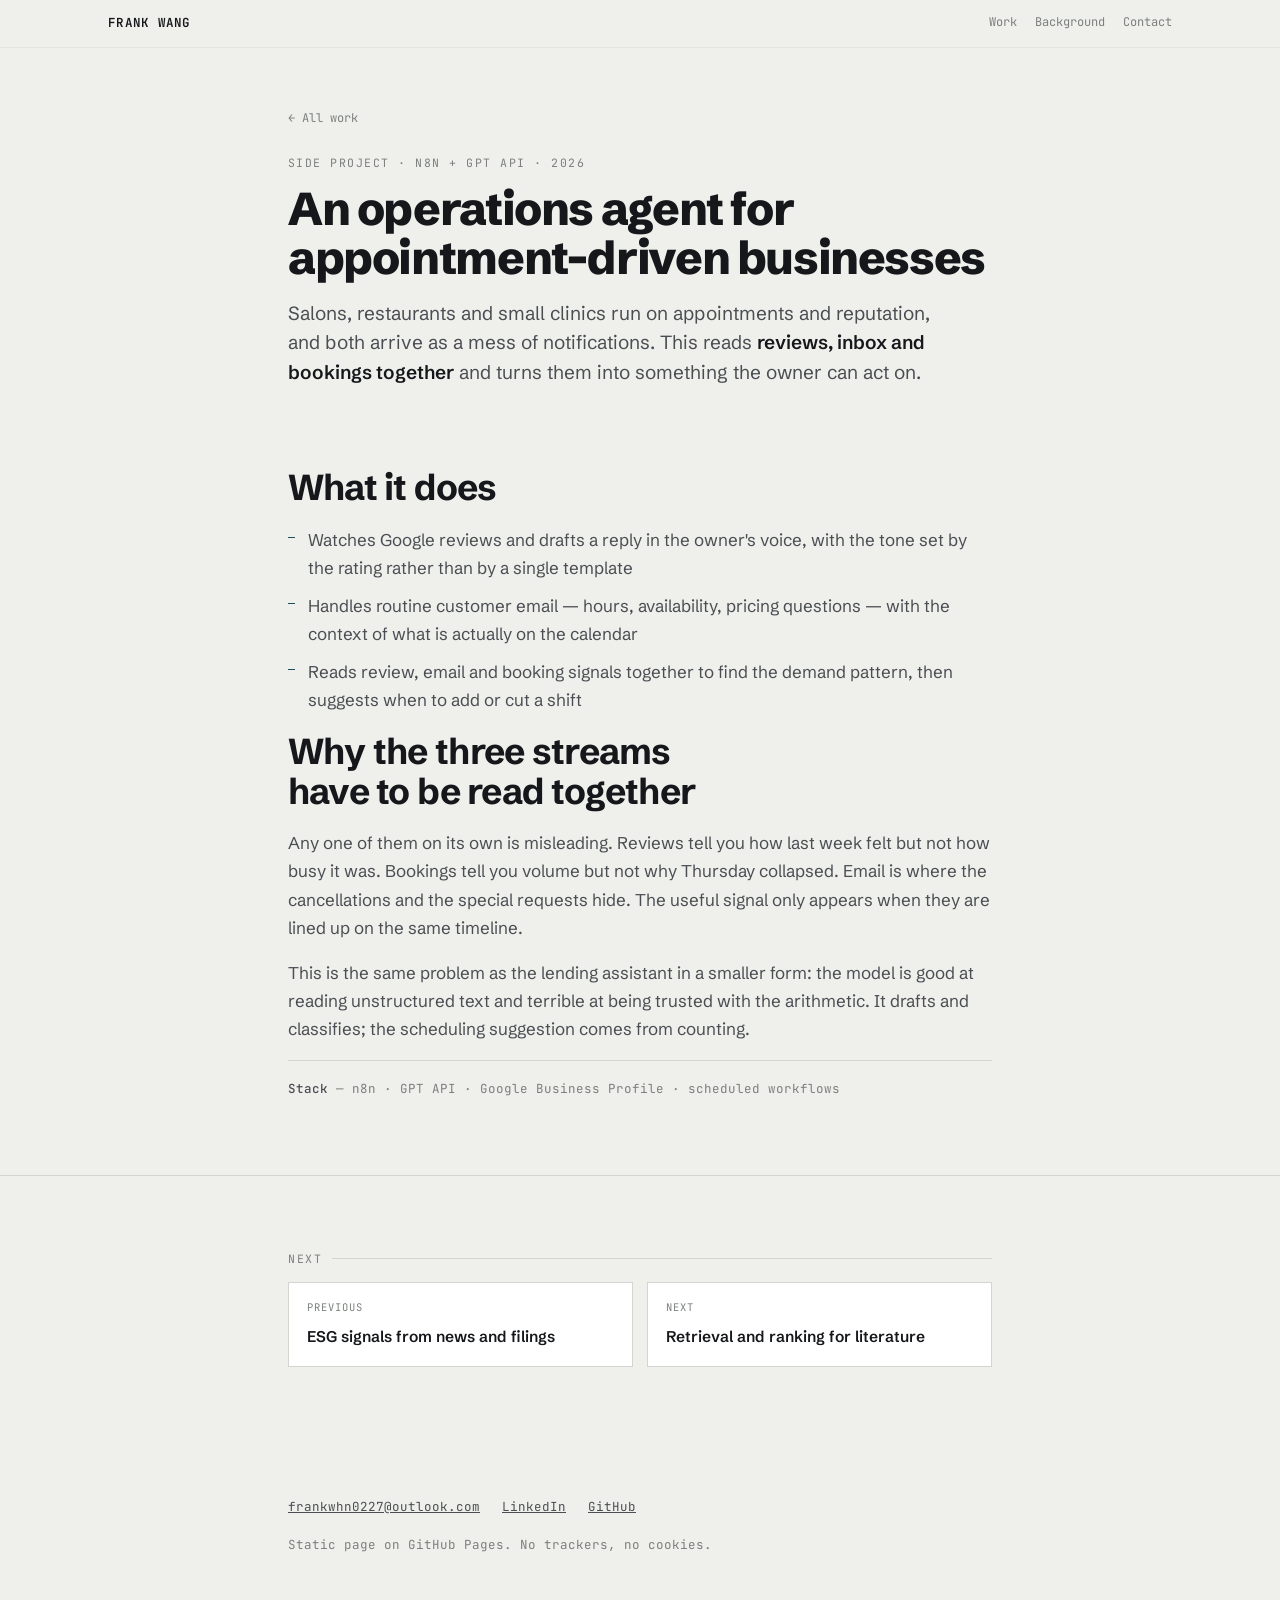
==== projects/agent.html @ e7f3463d "Rebuild as a portfolio: full-bleed hero, project grid, detail pages The photo now fills the hero wit" ====
<!doctype html>
<html lang="en">
<head>
<meta charset="utf-8">
<meta name="viewport" content="width=device-width,initial-scale=1">
<title>Operations agent for local businesses — Frank Wang</title>
<meta name="description" content="An n8n and GPT API agent that reads reviews, email and bookings together and turns them into replies and staffing suggestions.">
<link rel="preconnect" href="https://fonts.googleapis.com">
<link rel="preconnect" href="https://fonts.gstatic.com" crossorigin>
<link rel="stylesheet" href="https://fonts.googleapis.com/css2?family=Schibsted+Grotesk:wght@400;500;600;700;800&family=JetBrains+Mono:wght@400;500;600&display=swap">
<link rel="stylesheet" href="../assets/site.css">
<link rel="icon" href="data:image/svg+xml,<svg xmlns='http://www.w3.org/2000/svg' viewBox='0 0 32 32'><rect width='32' height='32' fill='%231E4D5C'/><text x='16' y='23' font-family='monospace' font-size='19' font-weight='700' fill='%23EFEFEC' text-anchor='middle'>F</text></svg>">
</head>
<body>

<nav><div class="in">
  <a class="me" href="../index.html">FRANK WANG</a>
  <span class="lk">
    <a href="../index.html#work">Work</a>
    <a href="../index.html#background" class="opt">Background</a>
    <a href="mailto:frankwhn0227@outlook.com">Contact</a>
  </span>
</div></nav>

<div class="phead"><div class="col">
  <a class="back" href="../index.html#work"><span>&larr;</span> All work</a>
  <div class="tag">Side project &middot; n8n + GPT API &middot; 2026</div>
  <h1>An operations agent for appointment-driven businesses</h1>
  <p class="lede">Salons, restaurants and small clinics run on appointments and reputation, and both arrive as a mess of notifications. This reads <b>reviews, inbox and bookings together</b> and turns them into something the owner can act on.</p>
</div></div>

<section><div class="col">
  <h2>What it does</h2>
  <ul class="clean">
    <li>Watches Google reviews and drafts a reply in the owner's voice, with the tone set by the rating rather than by a single template</li>
    <li>Handles routine customer email &mdash; hours, availability, pricing questions &mdash; with the context of what is actually on the calendar</li>
    <li>Reads review, email and booking signals together to find the demand pattern, then suggests when to add or cut a shift</li>
  </ul>

  <h2>Why the three streams have to be read together</h2>
  <p>Any one of them on its own is misleading. Reviews tell you how last week felt but not how busy it was. Bookings tell you volume but not why Thursday collapsed. Email is where the cancellations and the special requests hide. The useful signal only appears when they are lined up on the same timeline.</p>
  <p>This is the same problem as the lending assistant in a smaller form: the model is good at reading unstructured text and terrible at being trusted with the arithmetic. It drafts and classifies; the scheduling suggestion comes from counting.</p>
  <div class="stack"><b>Stack</b> &mdash; n8n &middot; GPT API &middot; Google Business Profile &middot; scheduled workflows</div>
</div></section>

<section><div class="col">
  <div class="sk">Next</div>
  <div class="nextprev">
    <a href="esg.html"><span class="l">Previous</span><span class="t">ESG signals from news and filings</span></a>
    <a href="ranking.html"><span class="l">Next</span><span class="t">Retrieval and ranking for literature</span></a>
  </div>
</div></section>

<footer><div class="col">
  <div class="row">
    <a href="mailto:frankwhn0227@outlook.com">frankwhn0227@outlook.com</a>
    <a href="https://www.linkedin.com/in/frank-haonian-wang-465636354" target="_blank" rel="noopener">LinkedIn</a>
    <a href="https://github.com/Frankkk-Wang" target="_blank" rel="noopener">GitHub</a>
  </div>
  <div>Static page on GitHub Pages. No trackers, no cookies.</div>
</div></footer>

</body>
</html>
---- assets/site.css ----
/* Frank Wang — shared styles
   Two colours carry meaning throughout the site:
     --det  petrol   steps decided in code
     --pro  brass    steps decided by the model                        */

:root{
  --ground:#EFEFEC; --surface:#F7F7F5; --sunk:#E4E4DF;
  --ink:#15171B; --ink-2:#4A4E52; --ink-3:#7C807C;
  --rule:#D5D5CF; --rule-soft:#E4E4DE;
  --det:#1E4D5C; --det-w:#1E4D5C14;
  --pro:#A8701C; --pro-w:#A8701C14;
  --card:#FFFFFF;
  --sans:"Schibsted Grotesk",system-ui,-apple-system,"Segoe UI",sans-serif;
  --mono:"JetBrains Mono",ui-monospace,SFMono-Regular,Menlo,monospace;
  --col:760px; --wide:1120px;
}
@media (prefers-color-scheme:dark){:root:not([data-theme="light"]){
  --ground:#121417; --surface:#1A1D21; --sunk:#0D0F11;
  --ink:#E9EAE6; --ink-2:#AFB4B2; --ink-3:#818682;
  --rule:#2B2F33; --rule-soft:#22262A;
  --det:#6FB6C6; --det-w:#6FB6C61F;
  --pro:#D9A548; --pro-w:#D9A5481F;
  --card:#1A1D21;
}}
:root[data-theme="dark"]{
  --ground:#121417; --surface:#1A1D21; --sunk:#0D0F11;
  --ink:#E9EAE6; --ink-2:#AFB4B2; --ink-3:#818682;
  --rule:#2B2F33; --rule-soft:#22262A;
  --det:#6FB6C6; --det-w:#6FB6C61F;
  --pro:#D9A548; --pro-w:#D9A5481F;
  --card:#1A1D21;
}

*{box-sizing:border-box}
html{scroll-behavior:smooth}
@media (prefers-reduced-motion:reduce){html{scroll-behavior:auto}*{animation:none!important;transition:none!important}}
body{margin:0;background:var(--ground);color:var(--ink);font-family:var(--sans);
  font-size:17px;line-height:1.65;-webkit-font-smoothing:antialiased}
img{max-width:100%}
a{color:inherit}
a:focus-visible,button:focus-visible{outline:2px solid var(--det);outline-offset:3px;border-radius:2px}
.col{max-width:var(--col);margin:0 auto;padding:0 28px}
.wide{max-width:var(--wide);margin:0 auto;padding:0 28px}

/* ── nav ─────────────────────────────────────────── */
nav{position:sticky;top:0;z-index:30;background:color-mix(in srgb,var(--ground) 90%,transparent);
  backdrop-filter:blur(10px);border-bottom:1px solid var(--rule-soft)}
nav .in{max-width:var(--wide);margin:0 auto;padding:13px 28px;display:flex;align-items:center;gap:22px}
nav .me{font-family:var(--mono);font-size:12.5px;font-weight:600;letter-spacing:.02em;text-decoration:none}
nav .lk{margin-left:auto;display:flex;gap:18px}
nav .lk a{font-family:var(--mono);font-size:12px;color:var(--ink-3);text-decoration:none}
nav .lk a:hover{color:var(--ink)}
@media(max-width:600px){nav .lk a.opt{display:none}}

/* ── hero: full photo, text over it ──────────────── */
.hero{position:relative;min-height:min(84vh,760px);display:flex;align-items:flex-end;
  overflow:hidden;background:var(--sunk)}
.hero picture,.hero>img{position:absolute;inset:0;width:100%;height:100%;object-fit:cover;
  object-position:58% 62%}
.hero picture img{width:100%;height:100%;object-fit:cover;object-position:58% 62%}
.hero::after{content:"";position:absolute;inset:0;pointer-events:none;
  background:linear-gradient(105deg,rgba(8,14,16,.86) 0%,rgba(8,14,16,.70) 34%,rgba(8,14,16,.22) 62%,rgba(8,14,16,.05) 100%)}
@media(max-width:780px){
  .hero{align-items:flex-end;min-height:min(92vh,720px)}
  .hero::after{background:linear-gradient(180deg,rgba(8,14,16,.30) 0%,rgba(8,14,16,.55) 42%,rgba(8,14,16,.92) 100%)}
}
.hero .in{position:relative;z-index:2;max-width:var(--wide);margin:0 auto;width:100%;
  padding:0 28px 74px}
.hero .kick{font-family:var(--mono);font-size:12px;letter-spacing:.15em;text-transform:uppercase;
  color:rgba(255,255,255,.72);margin-bottom:18px}
.hero h1{font-size:clamp(36px,6.2vw,64px);line-height:1.02;letter-spacing:-.034em;font-weight:800;
  margin:0 0 12px;color:#fff;text-wrap:balance;max-width:14ch}
.hero .role{font-size:clamp(17px,2.3vw,23px);line-height:1.38;color:rgba(255,255,255,.92);
  font-weight:500;margin:0 0 26px;max-width:24ch;text-wrap:balance}
.hero .meta{display:flex;flex-wrap:wrap;gap:8px 9px}
.hero .meta a,.hero .meta span{font-family:var(--mono);font-size:12.5px;padding:7px 13px;border-radius:100px;
  text-decoration:none;color:rgba(255,255,255,.9);border:1px solid rgba(255,255,255,.32);
  background:rgba(255,255,255,.07);backdrop-filter:blur(4px)}
.hero .meta a:hover{background:rgba(255,255,255,.17);border-color:rgba(255,255,255,.6)}
.hero .meta span{border-style:dashed;color:rgba(255,255,255,.62)}
.hero .credit{position:absolute;right:28px;bottom:14px;z-index:2;font-family:var(--mono);
  font-size:10.5px;color:rgba(255,255,255,.45)}

/* ── section furniture ───────────────────────────── */
section{padding:74px 0;border-bottom:1px solid var(--rule)}
section:last-of-type{border-bottom:0}
.sk{font-family:var(--mono);font-size:11.5px;letter-spacing:.14em;text-transform:uppercase;
  color:var(--ink-3);margin-bottom:14px;display:flex;align-items:center;gap:10px}
.sk::after{content:"";flex:1;height:1px;background:var(--rule)}
h2{font-size:clamp(26px,3.6vw,36px);line-height:1.12;letter-spacing:-.022em;font-weight:700;
  margin:0 0 18px;text-wrap:balance}
h3{font-size:19px;line-height:1.3;letter-spacing:-.012em;font-weight:600;margin:0 0 8px}
p{margin:0 0 17px;color:var(--ink-2)}
p b,li b{color:var(--ink);font-weight:600}
.big{font-size:19px;color:var(--ink)}

/* ── project grid ────────────────────────────────── */
.grid{display:grid;grid-template-columns:repeat(auto-fit,minmax(304px,1fr));gap:22px;margin-top:6px}
.proj{display:flex;flex-direction:column;border:1px solid var(--rule);background:var(--card);
  text-decoration:none;color:inherit;overflow:hidden;
  transition:border-color .16s ease, transform .16s ease}
.proj:hover{border-color:var(--ink);transform:translateY(-2px)}
.proj:hover .go{color:var(--ink)}
.proj:hover .go .arrow{transform:translateX(3px)}
.proj .cover{display:block;width:100%;aspect-ratio:16/9;background:var(--sunk);border-bottom:1px solid var(--rule)}
.proj .cover svg{display:block;width:100%;height:100%}
.proj .body{padding:20px 21px 18px;display:flex;flex-direction:column;flex:1}
.proj .tag{font-family:var(--mono);font-size:10.5px;letter-spacing:.09em;text-transform:uppercase;
  color:var(--ink-3);margin-bottom:9px}
.proj h3{margin-bottom:9px}
.proj p{font-size:15px;line-height:1.55;margin:0 0 16px;color:var(--ink-2)}
.proj .foot{margin-top:auto;display:flex;align-items:center;justify-content:space-between;gap:12px}
.proj .stat{font-family:var(--mono);font-size:11.5px;color:var(--det);font-weight:500}
.proj .go{font-family:var(--mono);font-size:11.5px;color:var(--ink-3);display:inline-flex;
  align-items:center;gap:6px;transition:color .16s ease}
.proj .go .arrow{display:inline-block;transition:transform .16s ease}

/* ── detail pages ────────────────────────────────── */
.back{font-family:var(--mono);font-size:12px;color:var(--ink-3);text-decoration:none;
  display:inline-flex;gap:7px;align-items:center;margin-bottom:26px}
.back:hover{color:var(--ink)}
.phead{padding:54px 0 0}
.phead .tag{font-family:var(--mono);font-size:11.5px;letter-spacing:.13em;text-transform:uppercase;
  color:var(--ink-3);margin-bottom:12px}
.phead h1{font-size:clamp(30px,4.6vw,46px);line-height:1.06;letter-spacing:-.03em;font-weight:800;
  margin:0 0 16px;text-wrap:balance}
.phead .lede{font-size:19px;line-height:1.55;color:var(--ink-2);margin:0 0 6px;max-width:34em}
.phead .lede b{color:var(--ink)}

.stats{display:grid;grid-template-columns:repeat(auto-fit,minmax(128px,1fr));gap:1px;
  background:var(--rule);border:1px solid var(--rule);margin:34px 0}
.stats div{background:var(--ground);padding:16px 18px}
.stats b{display:block;font-size:26px;font-weight:700;letter-spacing:-.025em;line-height:1.15;
  font-variant-numeric:tabular-nums}
.stats span{font-family:var(--mono);font-size:11px;color:var(--ink-3);display:block;margin-top:3px}

.legend{display:flex;flex-wrap:wrap;gap:10px 20px;margin:0 0 24px;font-family:var(--mono);font-size:12.5px}
.legend i{display:inline-flex;align-items:center;gap:8px;font-style:normal;color:var(--ink-2)}
.legend i::before{content:"";width:11px;height:11px;border-radius:2px;flex:none}
.legend .d::before{background:var(--det)}
.legend .p::before{background:var(--pro)}

.figure{margin:34px 0 10px}
.figure svg{width:100%;height:auto;display:block}
figcaption{font-family:var(--mono);font-size:12px;color:var(--ink-3);margin-top:14px;line-height:1.6}

ul.clean{list-style:none;padding:0;margin:0 0 17px}
ul.clean li{position:relative;padding-left:20px;margin-bottom:10px;color:var(--ink-2)}
ul.clean li::before{content:"";position:absolute;left:0;top:11px;width:7px;height:1.5px;background:var(--det)}
.aside{border-left:2px solid var(--pro);background:var(--pro-w);padding:17px 21px;margin:28px 0;
  font-size:16px;color:var(--ink-2)}
.aside b{color:var(--ink)}
.stack{font-family:var(--mono);font-size:12.5px;color:var(--ink-3);border-top:1px solid var(--rule);
  padding-top:16px;margin-top:8px;line-height:1.9}
.stack b{color:var(--ink-2);font-weight:500}

.nextprev{display:flex;flex-wrap:wrap;gap:14px;margin-top:10px}
.nextprev a{flex:1;min-width:210px;border:1px solid var(--rule);background:var(--card);padding:16px 18px;
  text-decoration:none;transition:border-color .16s ease}
.nextprev a:hover{border-color:var(--ink)}
.nextprev .l{font-family:var(--mono);font-size:10.5px;letter-spacing:.09em;text-transform:uppercase;
  color:var(--ink-3);display:block;margin-bottom:5px}
.nextprev .t{font-weight:600;font-size:15.5px}

/* ── footer ──────────────────────────────────────── */
footer{padding:54px 0 74px;font-family:var(--mono);font-size:12.5px;color:var(--ink-3);line-height:1.9}
footer a{color:var(--ink-2)}
footer .row{display:flex;flex-wrap:wrap;gap:8px 22px;margin-bottom:14px}
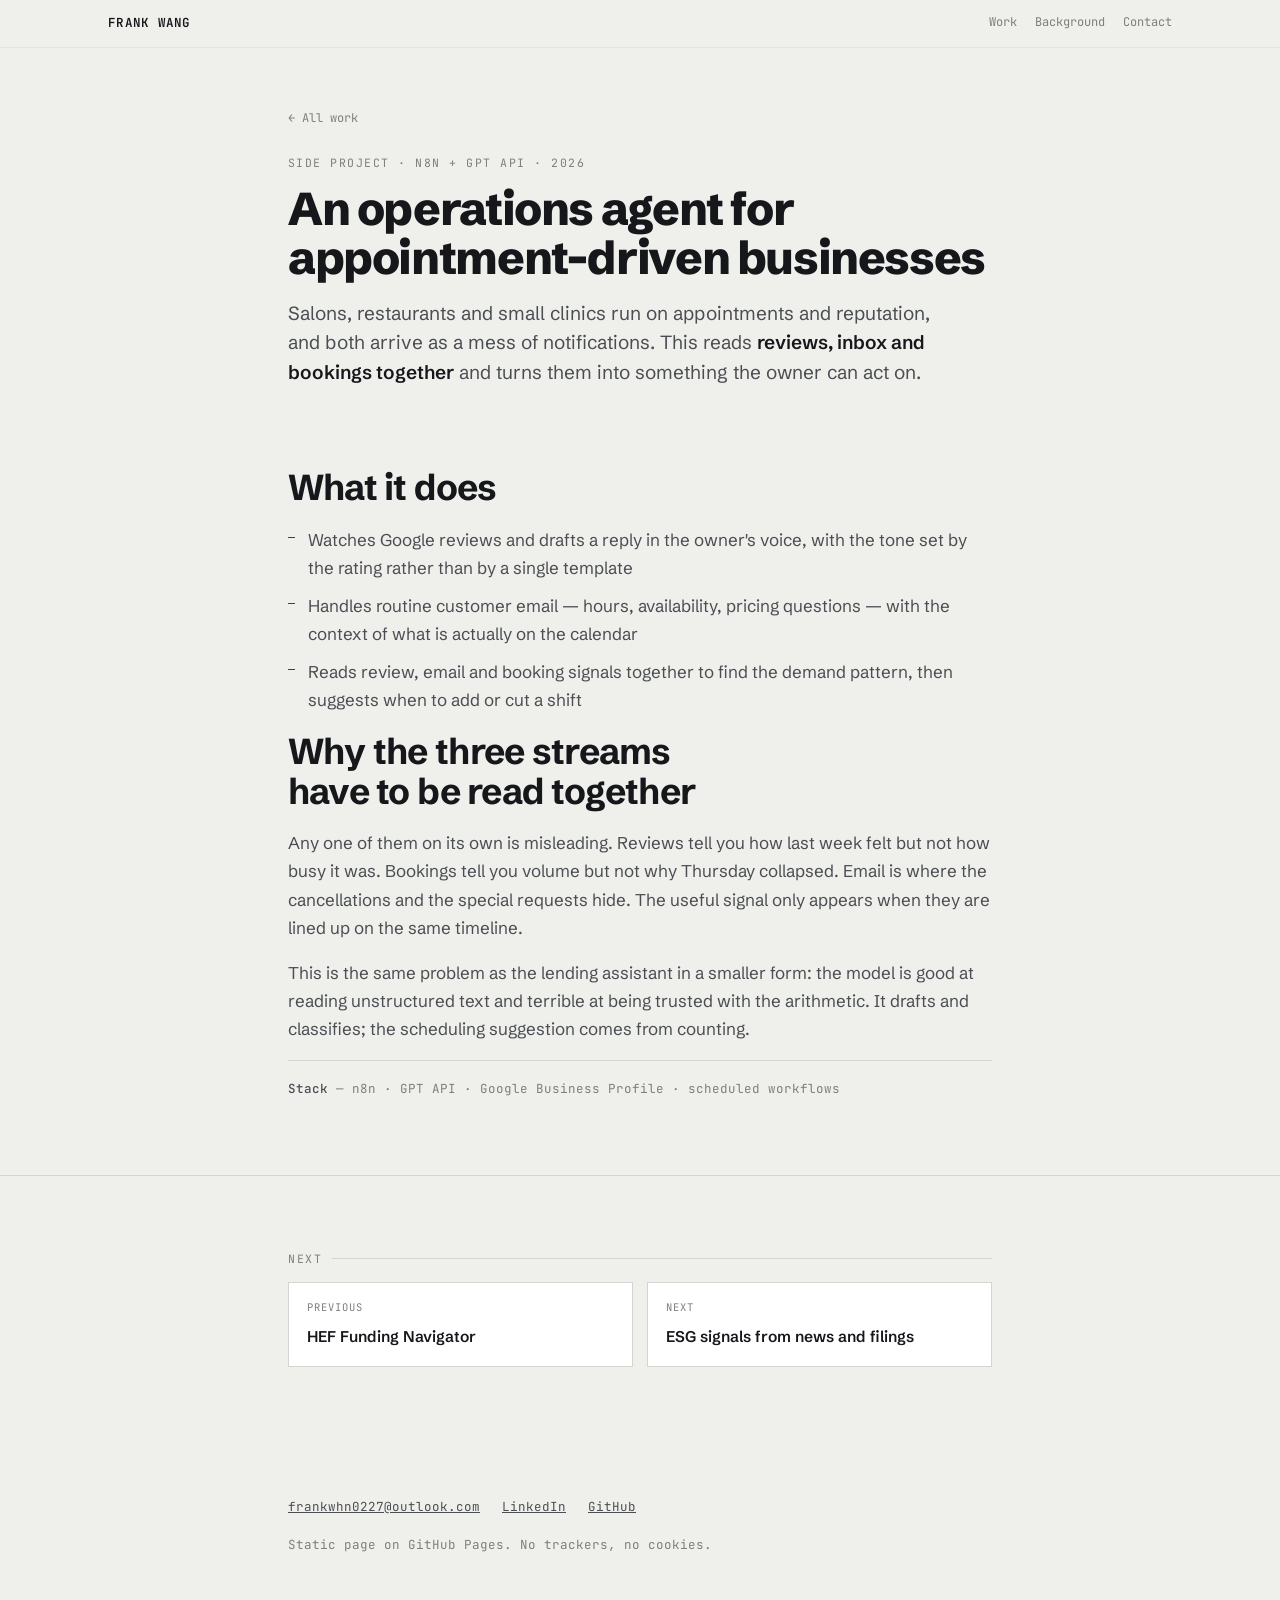
==== commit c985bff4: "Widen the positioning and add the other four projects The tagline was pinned to conversational AI, w" ====
--- a/projects/agent.html
+++ b/projects/agent.html
@@ -46,8 +46,8 @@
 <section><div class="col">
   <div class="sk">Next</div>
   <div class="nextprev">
-    <a href="esg.html"><span class="l">Previous</span><span class="t">ESG signals from news and filings</span></a>
-    <a href="ranking.html"><span class="l">Next</span><span class="t">Retrieval and ranking for literature</span></a>
+    <a href="hef.html"><span class="l">Previous</span><span class="t">HEF Funding Navigator</span></a>
+    <a href="esg.html"><span class="l">Next</span><span class="t">ESG signals from news and filings</span></a>
   </div>
 </div></section>
 
--- a/assets/site.css
+++ b/assets/site.css
@@ -94,6 +94,15 @@
 p b,li b{color:var(--ink);font-weight:600}
 .big{font-size:19px;color:var(--ink)}
 
+
+/* ── work categories ─────────────────────────────── */
+.cat{margin-top:44px}
+.cat:first-of-type{margin-top:26px}
+.cathead{display:flex;flex-wrap:wrap;align-items:baseline;gap:6px 16px;margin-bottom:16px;
+  padding-bottom:12px;border-bottom:1px solid var(--rule)}
+.cathead h3{margin:0;font-size:17px;letter-spacing:-.008em}
+.cathead p{margin:0;font-size:14px;color:var(--ink-3)}
+
 /* ── project grid ────────────────────────────────── */
 .grid{display:grid;grid-template-columns:repeat(auto-fit,minmax(304px,1fr));gap:22px;margin-top:6px}
 .proj{display:flex;flex-direction:column;border:1px solid var(--rule);background:var(--card);
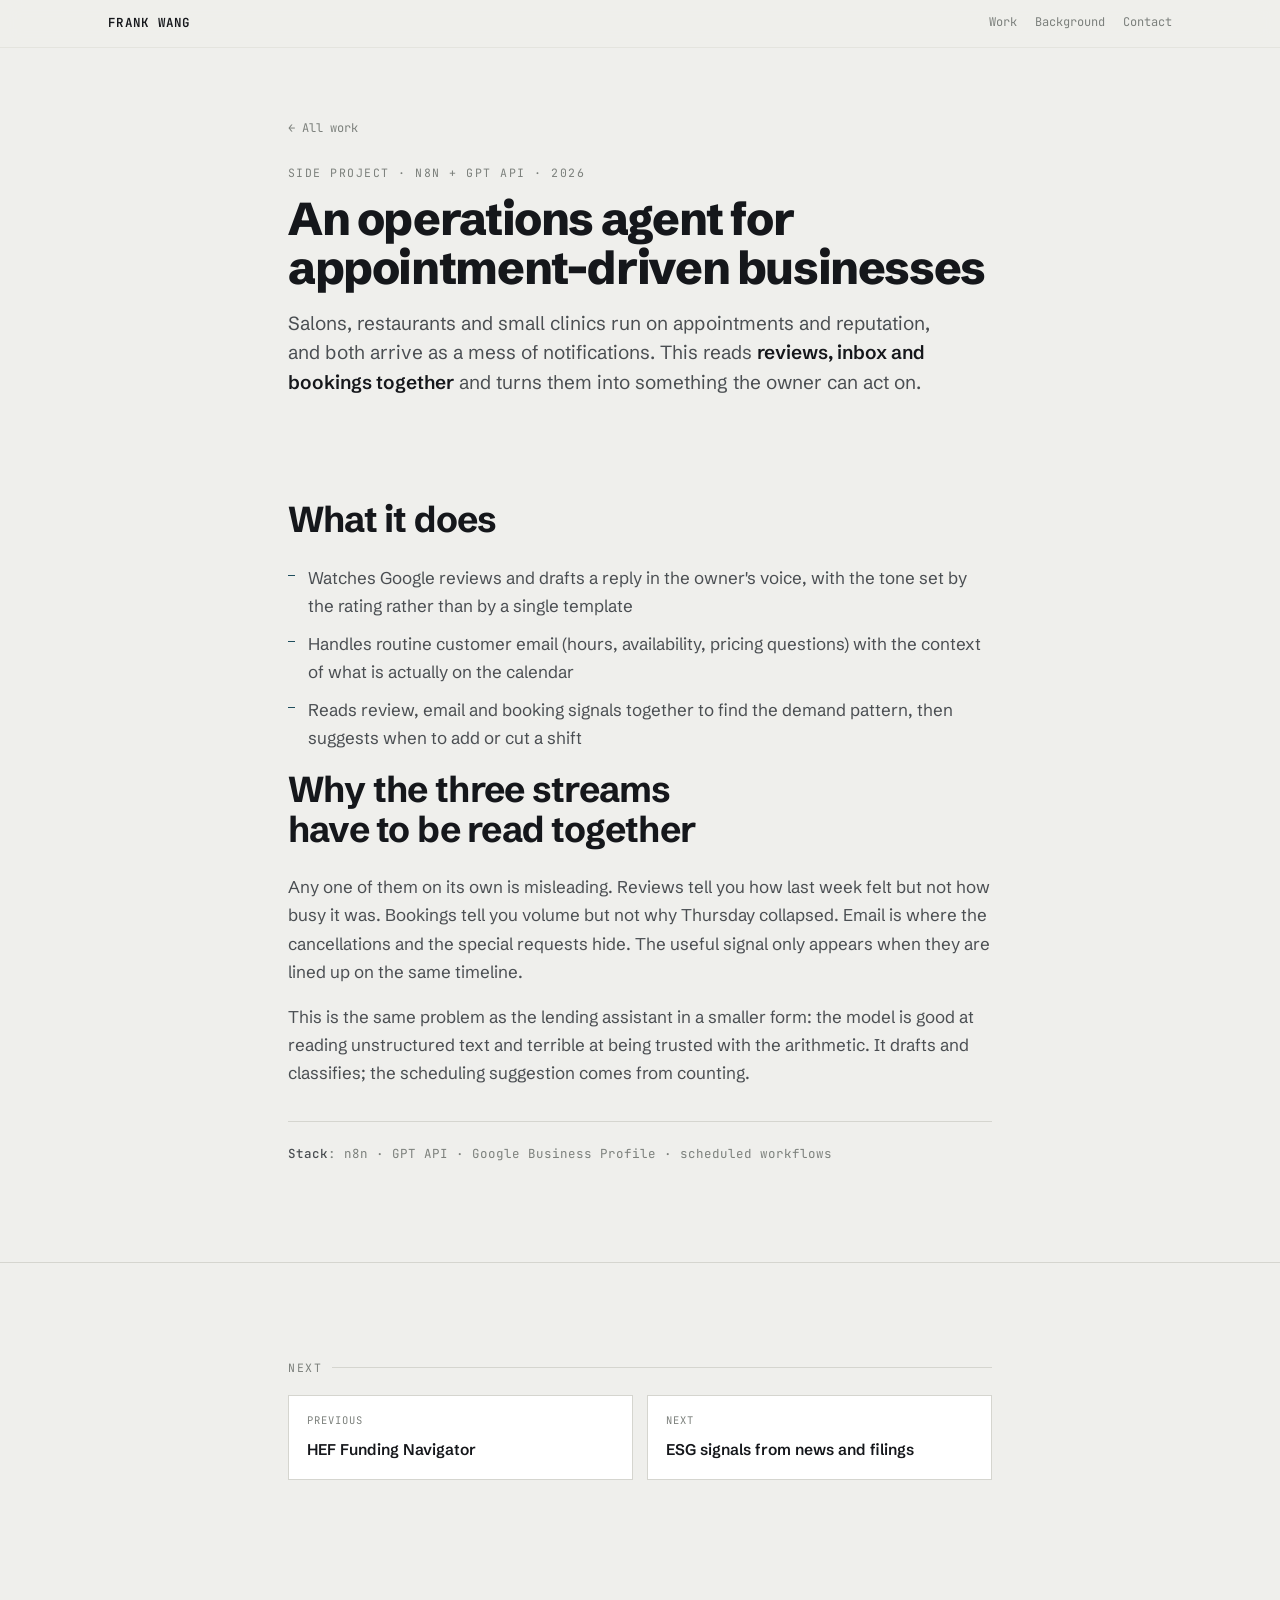
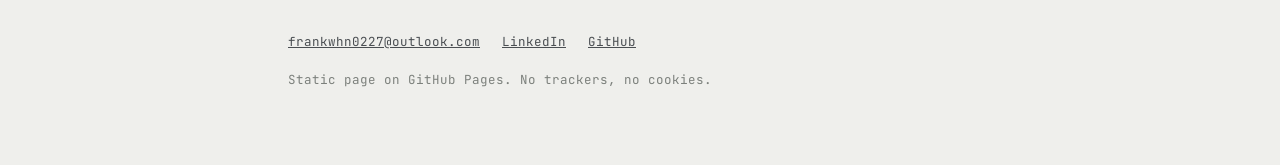
==== commit 4840d2b9: "New tagline, no em dashes, looser rhythm, linked paper Positioning widens to applied AI and data sci" ====
--- a/projects/agent.html
+++ b/projects/agent.html
@@ -3,7 +3,7 @@
 <head>
 <meta charset="utf-8">
 <meta name="viewport" content="width=device-width,initial-scale=1">
-<title>Operations agent for local businesses — Frank Wang</title>
+<title>Operations agent for local businesses | Frank Wang</title>
 <meta name="description" content="An n8n and GPT API agent that reads reviews, email and bookings together and turns them into replies and staffing suggestions.">
 <link rel="preconnect" href="https://fonts.googleapis.com">
 <link rel="preconnect" href="https://fonts.gstatic.com" crossorigin>
@@ -33,14 +33,14 @@
   <h2>What it does</h2>
   <ul class="clean">
     <li>Watches Google reviews and drafts a reply in the owner's voice, with the tone set by the rating rather than by a single template</li>
-    <li>Handles routine customer email &mdash; hours, availability, pricing questions &mdash; with the context of what is actually on the calendar</li>
+    <li>Handles routine customer email (hours, availability, pricing questions) with the context of what is actually on the calendar</li>
     <li>Reads review, email and booking signals together to find the demand pattern, then suggests when to add or cut a shift</li>
   </ul>
 
   <h2>Why the three streams have to be read together</h2>
   <p>Any one of them on its own is misleading. Reviews tell you how last week felt but not how busy it was. Bookings tell you volume but not why Thursday collapsed. Email is where the cancellations and the special requests hide. The useful signal only appears when they are lined up on the same timeline.</p>
   <p>This is the same problem as the lending assistant in a smaller form: the model is good at reading unstructured text and terrible at being trusted with the arithmetic. It drafts and classifies; the scheduling suggestion comes from counting.</p>
-  <div class="stack"><b>Stack</b> &mdash; n8n &middot; GPT API &middot; Google Business Profile &middot; scheduled workflows</div>
+  <div class="stack"><b>Stack</b>: n8n &middot; GPT API &middot; Google Business Profile &middot; scheduled workflows</div>
 </div></section>
 
 <section><div class="col">
--- a/assets/site.css
+++ b/assets/site.css
@@ -82,13 +82,13 @@
   font-size:10.5px;color:rgba(255,255,255,.45)}
 
 /* ── section furniture ───────────────────────────── */
-section{padding:74px 0;border-bottom:1px solid var(--rule)}
+section{padding:96px 0;border-bottom:1px solid var(--rule)}
 section:last-of-type{border-bottom:0}
 .sk{font-family:var(--mono);font-size:11.5px;letter-spacing:.14em;text-transform:uppercase;
-  color:var(--ink-3);margin-bottom:14px;display:flex;align-items:center;gap:10px}
+  color:var(--ink-3);margin-bottom:18px;display:flex;align-items:center;gap:10px}
 .sk::after{content:"";flex:1;height:1px;background:var(--rule)}
 h2{font-size:clamp(26px,3.6vw,36px);line-height:1.12;letter-spacing:-.022em;font-weight:700;
-  margin:0 0 18px;text-wrap:balance}
+  margin:0 0 24px;text-wrap:balance}
 h3{font-size:19px;line-height:1.3;letter-spacing:-.012em;font-weight:600;margin:0 0 8px}
 p{margin:0 0 17px;color:var(--ink-2)}
 p b,li b{color:var(--ink);font-weight:600}
@@ -96,15 +96,15 @@
 
 
 /* ── work categories ─────────────────────────────── */
-.cat{margin-top:44px}
-.cat:first-of-type{margin-top:26px}
-.cathead{display:flex;flex-wrap:wrap;align-items:baseline;gap:6px 16px;margin-bottom:16px;
-  padding-bottom:12px;border-bottom:1px solid var(--rule)}
+.cat{margin-top:78px}
+.cat:first-of-type{margin-top:38px}
+.cathead{display:flex;flex-wrap:wrap;align-items:baseline;gap:6px 18px;margin-bottom:26px;
+  padding-bottom:15px;border-bottom:1px solid var(--rule)}
 .cathead h3{margin:0;font-size:17px;letter-spacing:-.008em}
 .cathead p{margin:0;font-size:14px;color:var(--ink-3)}
 
 /* ── project grid ────────────────────────────────── */
-.grid{display:grid;grid-template-columns:repeat(auto-fit,minmax(304px,1fr));gap:22px;margin-top:6px}
+.grid{display:grid;grid-template-columns:repeat(auto-fit,minmax(304px,1fr));gap:26px;margin-top:0}
 .proj{display:flex;flex-direction:column;border:1px solid var(--rule);background:var(--card);
   text-decoration:none;color:inherit;overflow:hidden;
   transition:border-color .16s ease, transform .16s ease}
@@ -128,7 +128,7 @@
 .back{font-family:var(--mono);font-size:12px;color:var(--ink-3);text-decoration:none;
   display:inline-flex;gap:7px;align-items:center;margin-bottom:26px}
 .back:hover{color:var(--ink)}
-.phead{padding:54px 0 0}
+.phead{padding:64px 0 0}
 .phead .tag{font-family:var(--mono);font-size:11.5px;letter-spacing:.13em;text-transform:uppercase;
   color:var(--ink-3);margin-bottom:12px}
 .phead h1{font-size:clamp(30px,4.6vw,46px);line-height:1.06;letter-spacing:-.03em;font-weight:800;
@@ -137,7 +137,7 @@
 .phead .lede b{color:var(--ink)}
 
 .stats{display:grid;grid-template-columns:repeat(auto-fit,minmax(128px,1fr));gap:1px;
-  background:var(--rule);border:1px solid var(--rule);margin:34px 0}
+  background:var(--rule);border:1px solid var(--rule);margin:40px 0}
 .stats div{background:var(--ground);padding:16px 18px}
 .stats b{display:block;font-size:26px;font-weight:700;letter-spacing:-.025em;line-height:1.15;
   font-variant-numeric:tabular-nums}
@@ -160,7 +160,7 @@
   font-size:16px;color:var(--ink-2)}
 .aside b{color:var(--ink)}
 .stack{font-family:var(--mono);font-size:12.5px;color:var(--ink-3);border-top:1px solid var(--rule);
-  padding-top:16px;margin-top:8px;line-height:1.9}
+  padding-top:20px;margin-top:34px;line-height:1.9}
 .stack b{color:var(--ink-2);font-weight:500}
 
 .nextprev{display:flex;flex-wrap:wrap;gap:14px;margin-top:10px}
